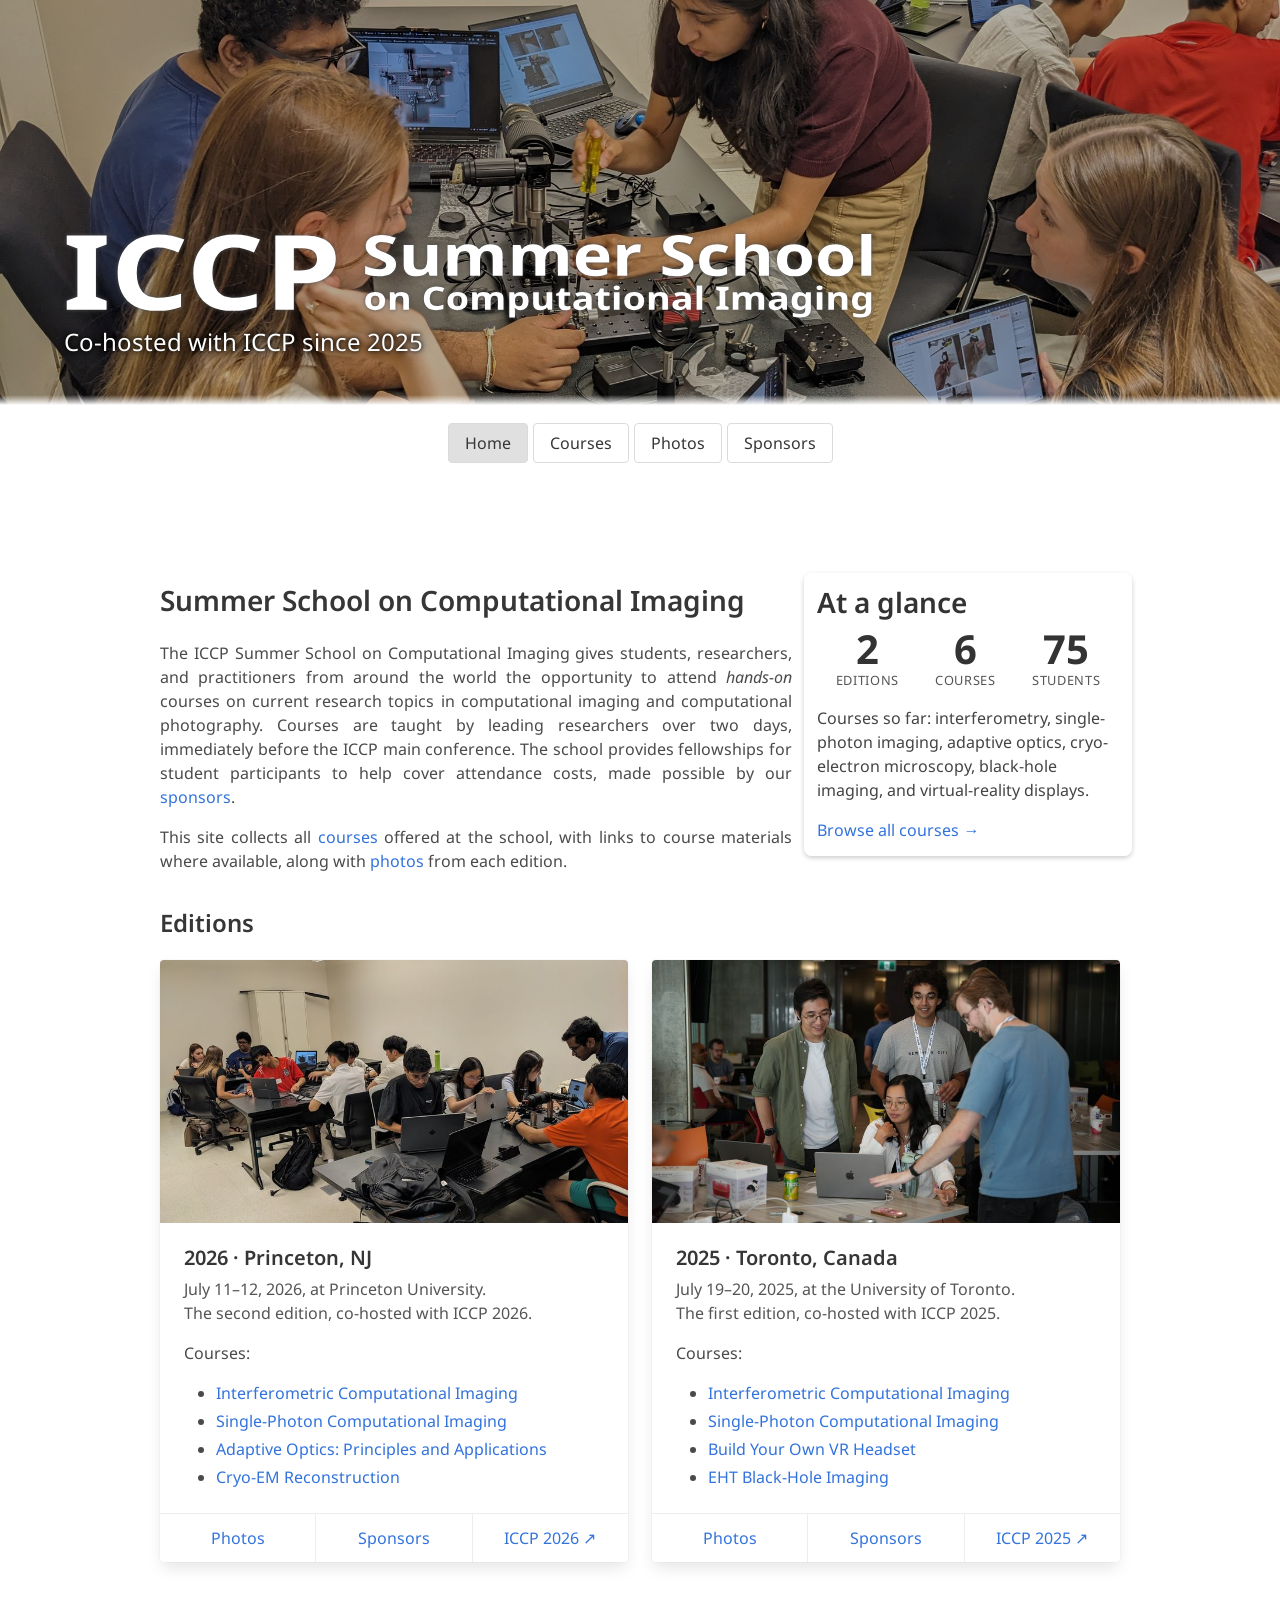
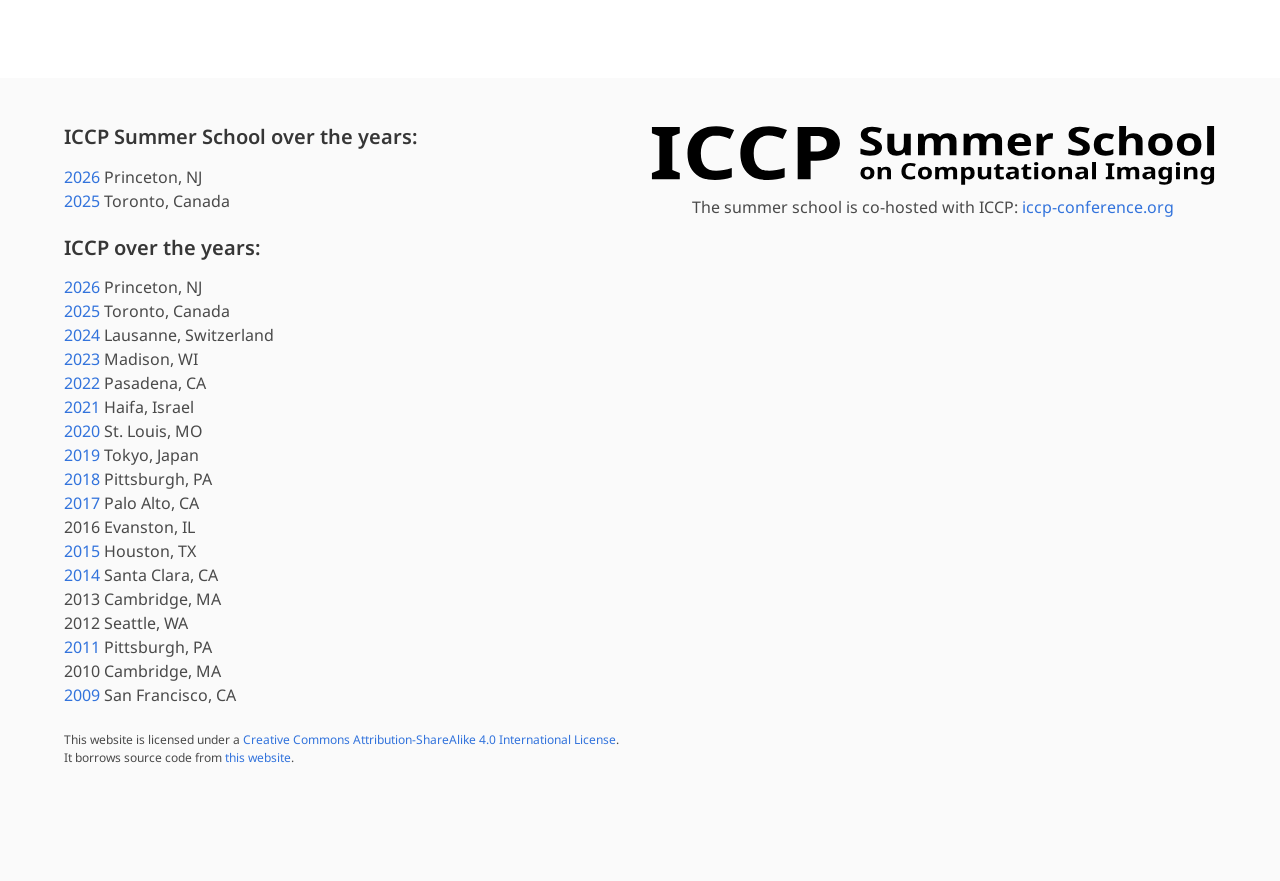
==== index.html @ 0e5cf81c "first version of the website" ====
<!DOCTYPE html>
<html lang="en">
<head>
	<meta charset="utf-8">
	<link rel="icon" type="image/png" href="static/img/favicon-iccp-old.png">
	<meta name="description" content="The ICCP Summer School on Computational Imaging offers hands-on courses on current research topics in computational imaging, co-hosted with ICCP. Browse every course offered since 2025, with links to course materials.">
	<meta name="keywords" content="ICCP, summer school, computational imaging, computational photography, hands-on courses">
	<meta name="viewport" content="width=device-width, initial-scale=1">
	<meta property="og:type" content="website">
	<meta property="og:title" content="ICCP Summer School on Computational Imaging">
	<meta property="og:description" content="Hands-on courses on computational imaging, co-hosted with ICCP since 2025.">
	<meta property="og:url" content="https://school.iccp-conference.org/">
	<meta property="og:image" content="https://school.iccp-conference.org/static/img/og-image.jpg">
	<meta name="twitter:card" content="summary_large_image">
	<title>ICCP Summer School on Computational Imaging</title>

	<!-- Stylesheets -->
	<link href="https://fonts.googleapis.com/css?family=Google+Sans%7CNoto+Sans%7CCastoro" rel="stylesheet">
	<link rel="stylesheet" href="./static/css/bulma.min.css">
	<link rel="stylesheet" href="./static/css/index.css">
</head>
<body>

	<!-- Static Header -->
	<header class="hero" style="position: relative; height: 45vh; background-image: url('./static/img/background.jpg'); background-size: cover; background-position: center top; margin-bottom: 2vh;">
		<div style="position: absolute; top: 0; left: 0; right: 0; bottom: 0; background: rgba(0, 0, 0, 0.3);"></div>
		<div style="position: absolute; bottom: 0; left: 0; right: 0; height: 2.5%; background: linear-gradient(to bottom, rgba(255, 255, 255, 0) 0%, rgba(255, 255, 255, 1) 100%); pointer-events: none;"></div>
		<div class="hero-body" style="display: flex; align-items: flex-end; position: relative;">
			<div class="container">
				<picture>
					<source media="(max-width: 768px)" srcset="./static/img/school-logo-compact.svg" width="1027" height="235">
					<img class="hero-logo" src="./static/img/school-logo.svg" alt="ICCP Summer School on Computational Imaging" width="1599" height="166">
				</picture>
				<h1 class="subtitle hero-subtitle">Co-hosted with ICCP since 2025</h1>
			</div>
		</div>
	</header>

	<!-- Navigation Buttons -->
	<nav class="hero container is-max-desktop" style="margin-bottom: -10vh;">
		<div class="hero-body">
			<div class="subtitle has-text-centered">
				<a href="#home" class="button">Home</a>
				<a href="#courses" class="button">Courses</a>
				<a href="#photos" class="button">Photos</a>
				<a href="#sponsors" class="button">Sponsors</a>
			</div>
		</div>
	</nav>

	<!-- Dynamic Content Area: filled from pages/<page>.html by static/js/index.js -->
	<main id="content">
	</main>

	<!-- Photo lightbox, shared by all pages (see static/js/index.js) -->
	<div class="modal" id="photo-modal">
		<div class="modal-background" onclick="closePhotoModal()"></div>
		<button class="modal-nav modal-nav-prev" aria-label="Previous photo" onclick="navigatePhoto(-1)">&#10094;</button>
		<div class="modal-content">
			<img alt="">
			<p class="photo-modal-caption">
				<span class="photo-modal-text"></span>
				<span class="photo-modal-count"></span>
			</p>
		</div>
		<button class="modal-nav modal-nav-next" aria-label="Next photo" onclick="navigatePhoto(1)">&#10095;</button>
		<button class="modal-close is-large" aria-label="close" onclick="closePhotoModal()"></button>
	</div>

	<!-- Static Footer -->
	<footer class="footer">
		<div class="container content" style="display: flex; justify-content: space-between; align-items: center; flex-wrap: wrap;">
			<!-- Left Column: Summer School and ICCP Over the Years -->
			<div class="footer-left" style="flex: 1; min-width: 300px; padding-right: 20px;">
				<section>
					<h4>ICCP Summer School over the years:</h4>
					<p>
					<a href="https://iccp2026.iccp-conference.org/#school">2026</a> Princeton, NJ<br>
					<a href="https://iccp2025.iccp-conference.org/#school">2025</a> Toronto, Canada
					<br> <br>
					</p>
				</section>
				<section>
					<h4>ICCP over the years:</h4>
					<p>
					<a href="https://iccp2026.iccp-conference.org/">2026</a> Princeton, NJ<br>
					<a href="https://iccp2025.iccp-conference.org/">2025</a> Toronto, Canada<br>
					<a href="https://iccp2024.iccp-conference.org/">2024</a> Lausanne, Switzerland<br>
					<a href="https://iccp2023.iccp-conference.org/">2023</a> Madison, WI<br>
					<a href="https://iccp2022.iccp-conference.org/">2022</a> Pasadena, CA<br>
					<a href="https://iccp2021.iccp-conference.org/">2021</a> Haifa, Israel<br>
					<a href="https://iccp2020.engr.wustl.edu/">2020</a> St. Louis, MO<br>
					<a href="http://iccp2019.naist.jp/">2019</a> Tokyo, Japan<br>
					<a href="http://iccp2018.ece.cmu.edu/">2018</a> Pittsburgh, PA<br>
					<a href="http://iccp2017.stanford.edu/">2017</a> Palo Alto, CA<br>
					2016 Evanston, IL<br>
					<a href="http://iccp.rice.edu/">2015</a> Houston, TX<br>
					<a href="https://sites.google.com/site/iccp2014web/">2014</a> Santa Clara, CA<br>
					2013 Cambridge, MA<br>
					2012 Seattle, WA<br>
					<a href="http://www.cs.cmu.edu/~ICCP2011/">2011</a> Pittsburgh, PA<br>
					2010 Cambridge, MA<br>
					<a href="http://groups.csail.mit.edu/graphics/iccp09/">2009</a> San Francisco, CA
					<br> <br>
					</p>
				</section>
				<section>
					<p style="font-size: 0.75rem;">
						This website is licensed under a <a rel="license" href="http://creativecommons.org/licenses/by-sa/4.0/">Creative Commons Attribution-ShareAlike 4.0 International License</a>.<br>
						It borrows source code from <a href="https://github.com/nerfies/nerfies.github.io">this website</a>.<br><br>
					</p>
				</section>
			</div>

			<!-- Right Column: Summer School Logo -->
			<div class="footer-right" style="flex: 1; display: flex; flex-direction: column; align-items: center; justify-content: flex-start; min-width: 300px; align-self: flex-start;">
				<section style="width: 100%; display: flex; flex-direction: column; align-items: center;">
					<picture class="footer-logo-picture">
						<source media="(max-width: 768px)" srcset="./static/img/school-logo-compact-black.svg" width="1027" height="235">
						<img class="footer-logo" src="./static/img/school-logo-black.svg" alt="ICCP Summer School on Computational Imaging" width="1599" height="166">
					</picture>
					<p class="has-text-centered">The summer school is co-hosted with ICCP: <a href="https://iccp-conference.org/">iccp-conference.org</a></p>
				</section>
			</div>
		</div>
	</footer>

	<script src="./static/js/index.js"></script>

</body>
</html>
---- static/css/index.css ----
:root {
  /* custom colors */
  --bg-grey: #e0e0e0;
  --bg-red: #ffe6e6;
  --bg-blue: #E6FFFF;
  --bg-green: #F3FFE6;
  --bg-purple: #F3E6FF;
}

body {
  font-family: 'Noto Sans', sans-serif;
}

.hero-body {
  padding-top: 0;
  padding-bottom: 3rem;
}

nav > .hero-body {
	padding-left: 0;
	padding-right: 0;
}

#content {
	display: block;
	padding: 20px;
	min-height: 300px;
}

.active-button {
  background-color: var(--bg-grey);
}

a.button:hover {
  background-color: #f5f5f5 !important;
}

.section {
	margin: 6rem auto;
	padding: 0;
}

.subsection {
	margin: 1.5rem 0;
}

.sponsors-grid {
  justify-content: center;
}

.sponsor-card {
  height: 234px;
  display: flex;
  align-items: center;
  justify-content: center;
  padding: 1.5rem;
}

.sponsor-logo {
  width: 100%;
  height: 100%;
  object-fit: contain;
}

.course > h4 {
  margin: 0 0 1rem 0;
  padding: 0;
}

.course > h4.instructor {
  float: right;
}

.content .course > figure.course-image {
  float: right;
  margin: 0 0 1rem 1rem;
  padding: 0;
  width: 30%;
}

.course > figure > img {
  border: 0.1em solid black;
  border-radius: 6px;
}

.photo-gallery-grid {
	display: grid;
	grid-template-columns: repeat(auto-fill, minmax(160px, 1fr));
	grid-auto-flow: dense;
	gap: 8px;
}

.photo-gallery-grid figure {
	position: relative;
	margin: 0;
	aspect-ratio: 1 / 1;
	overflow: hidden;
	border-radius: 6px;
	cursor: pointer;
}

/* Bulma's .content figure:not(:first-child)/:not(:last-child) rules add
   2em top/bottom margin that otherwise breaks row alignment in the grid. */
.photo-gallery-grid figure:not(:first-child) {
	margin-top: 0;
}

.photo-gallery-grid figure:not(:last-child) {
	margin-bottom: 0;
}

.photo-gallery-grid img {
	width: 100%;
	height: 100%;
	object-fit: cover;
	display: block;
	transition: transform 0.2s ease, filter 0.2s ease;
}

.photo-gallery-grid figure:hover img,
.photo-gallery-grid figure:focus-visible img {
	transform: scale(1.08);
	filter: brightness(0.85);
}

#photo-modal .modal-content {
	max-width: 90vw;
	width: fit-content;
	text-align: left;
}

#photo-modal .modal-content img {
	max-width: 90vw;
	max-height: 80vh;
	border-radius: 6px;
	display: block;
}

#photo-modal .photo-modal-caption {
	margin-top: 0.75rem;
	font-size: 1.1rem;
	color: white;
	display: flex;
	justify-content: space-between;
	gap: 1rem;
}

#photo-modal .photo-modal-caption span {
	opacity: 0.8;
}

.modal-nav {
	position: fixed;
	top: 50%;
	transform: translateY(-50%);
	background: rgba(0, 0, 0, 0.4);
	color: white;
	border: none;
	width: 3rem;
	height: 3rem;
	border-radius: 50%;
	font-size: 1.5rem;
	line-height: 1;
	cursor: pointer;
	z-index: 40;
	transition: background 0.15s ease;
}

.modal-nav:hover {
	background: rgba(0, 0, 0, 0.7);
}

.modal-nav-prev {
	left: 1.5rem;
}

.modal-nav-next {
	right: 1.5rem;
}

/* ------------------------------------------------------------------ */
/* Summer school additions                                             */
/* ------------------------------------------------------------------ */

/* Header and footer wordmarks. Widths keep "ICCP" as tall as on the conference
   sites (their 1160-unit-wide logo uses max-width 65vh; ours is 1599 units).
   Phones get the compact lockup through <picture> (see index.html). */
.hero-logo {
	display: block;
	width: 100%;
	height: auto;
	max-width: 90vh;
	margin-bottom: 1vh;
	filter: drop-shadow(0 0 2px #4e4e4e);
}

.hero-subtitle {
	font-size: 1.5rem;
	color: #fff;
	text-shadow: 0 0 10px #000, 0 0 4px #000;
	margin-top: 0.5rem;
}

.footer-logo-picture {
	display: block;
	width: 100%;
}

.footer-logo {
	display: block;
	width: 100%;
	height: auto;
	max-width: 69vh;
	margin: 0 auto 10px auto;
}

@media screen and (max-width: 768px) {
	.hero-logo {
		max-width: 420px;
	}

	.hero-subtitle {
		font-size: 1.15rem;
	}

	.footer-logo {
		max-width: 300px;
	}
}

/* Deep links (#page/anchor) land with a little breathing room. */
#content [id] {
	scroll-margin-top: 1rem;
}

/* Home: side box, same look as the conference "Announcements" box. */
.side-box {
	align-self: flex-start;
	background: rgba(255, 255, 255, 0.9);
	padding: 1.5vh;
	border-radius: 8px;
	box-shadow: 0 2px 5px rgba(0, 0, 0, 0.2);
}

.content .side-box h2 {
	font-size: 1.75rem;
	margin-bottom: 1vh;
	color: #333;
}

.glance-stats {
	display: flex;
	justify-content: space-around;
	text-align: center;
	margin: 0.5rem 0 1rem 0;
}

.glance-stats .stat-number {
	display: block;
	font-size: 2.5rem;
	font-weight: 700;
	line-height: 1.1;
	color: #333;
}

.glance-stats .stat-label {
	display: block;
	font-size: 0.8rem;
	letter-spacing: 0.05em;
	text-transform: uppercase;
	color: #555;
}

/* Home: one card per edition. */
.edition-card {
	height: 100%;
	display: flex;
	flex-direction: column;
}

.edition-card .card-image img {
	display: block;
	width: 100%;
	height: auto;
	aspect-ratio: 16 / 9;
	object-fit: cover;
}

.edition-card .card-content {
	flex: 1;
}

.content .edition-card .title {
	margin-bottom: 0.5rem;
}

.edition-card .edition-meta {
	color: #555;
}

.content .edition-card ul {
	margin-top: 0.25rem;
}

/* Courses: overview table. */
.course-table td.offered {
	text-align: center;
	font-size: 1.1rem;
	line-height: 1.2;
}

.course-table th.year {
	text-align: center;
	width: 4.5rem;
}

.course-table td,
.course-table th {
	vertical-align: middle;
}

/* Courses: cards keep their floated figure inside the box. */
.box.course {
	display: flow-root;
}

.course-footer {
	clear: both;
	display: flex;
	flex-wrap: wrap;
	align-items: center;
	justify-content: space-between;
	gap: 0.5rem 1rem;
	margin-top: 1rem;
	padding-top: 0.75rem;
	border-top: 1px solid #ededed;
}

.course-footer .course-years {
	display: flex;
	flex-wrap: wrap;
	align-items: center;
	gap: 0.4rem;
}

.course-footer .course-years-label {
	color: #555;
	font-size: 0.9rem;
}

/* Photos: a few tiles per year are shown at 2x2. */
.photo-gallery-grid figure.is-featured {
	grid-column: span 2;
	grid-row: span 2;
}

/* Phones: stack course cards (title, instructor, image, text), and use
   ragged-right text, since justified text leaves large gaps in narrow columns. */
@media screen and (max-width: 768px) {
	.content .has-text-justified {
		text-align: left !important;
	}

	.box.course {
		display: flex;
		flex-direction: column;
	}

	.course > h4:not(.instructor) {
		order: -1;
	}

	.course > h4.instructor {
		float: none;
	}

	.content .course > figure.course-image {
		float: none;
		width: 100%;
		max-width: 400px;
		margin: 0 0 1rem 0;
	}

	.modal-nav-prev {
		left: 0.5rem;
	}

	.modal-nav-next {
		right: 0.5rem;
	}
}
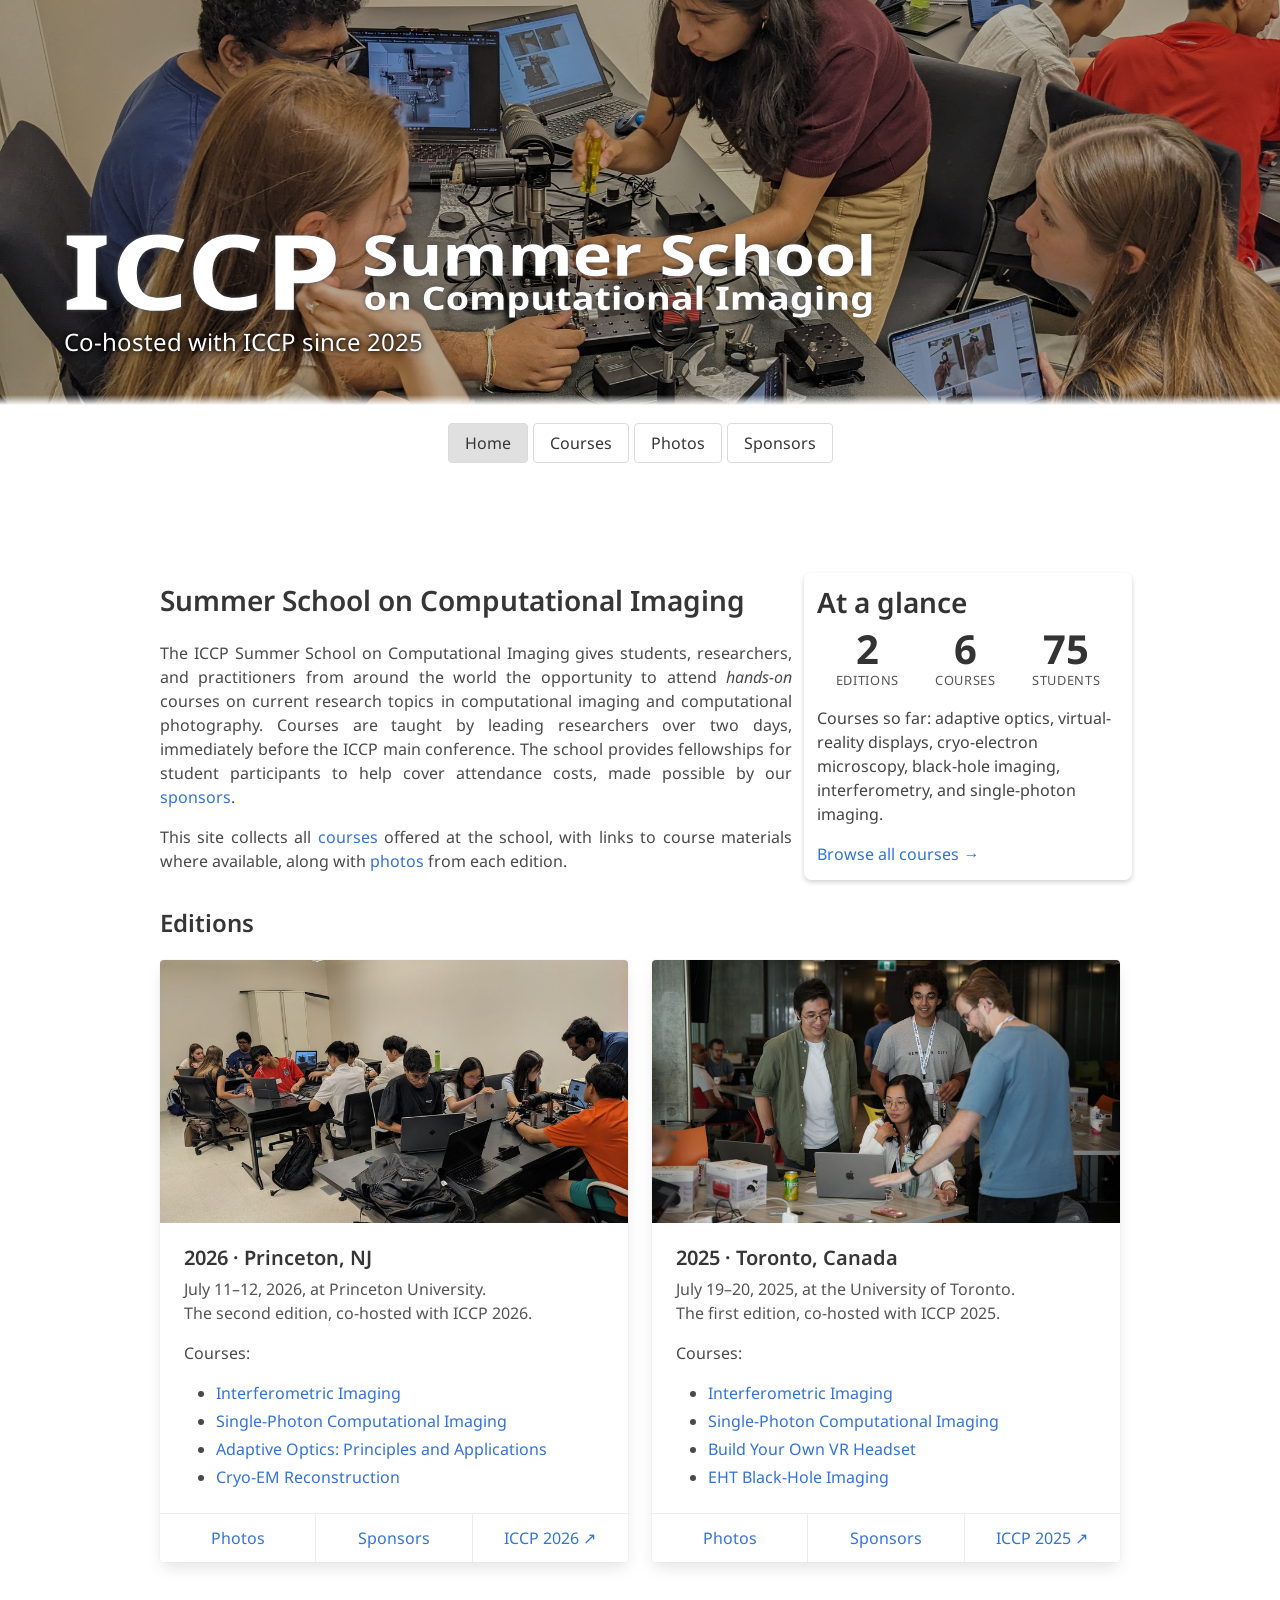
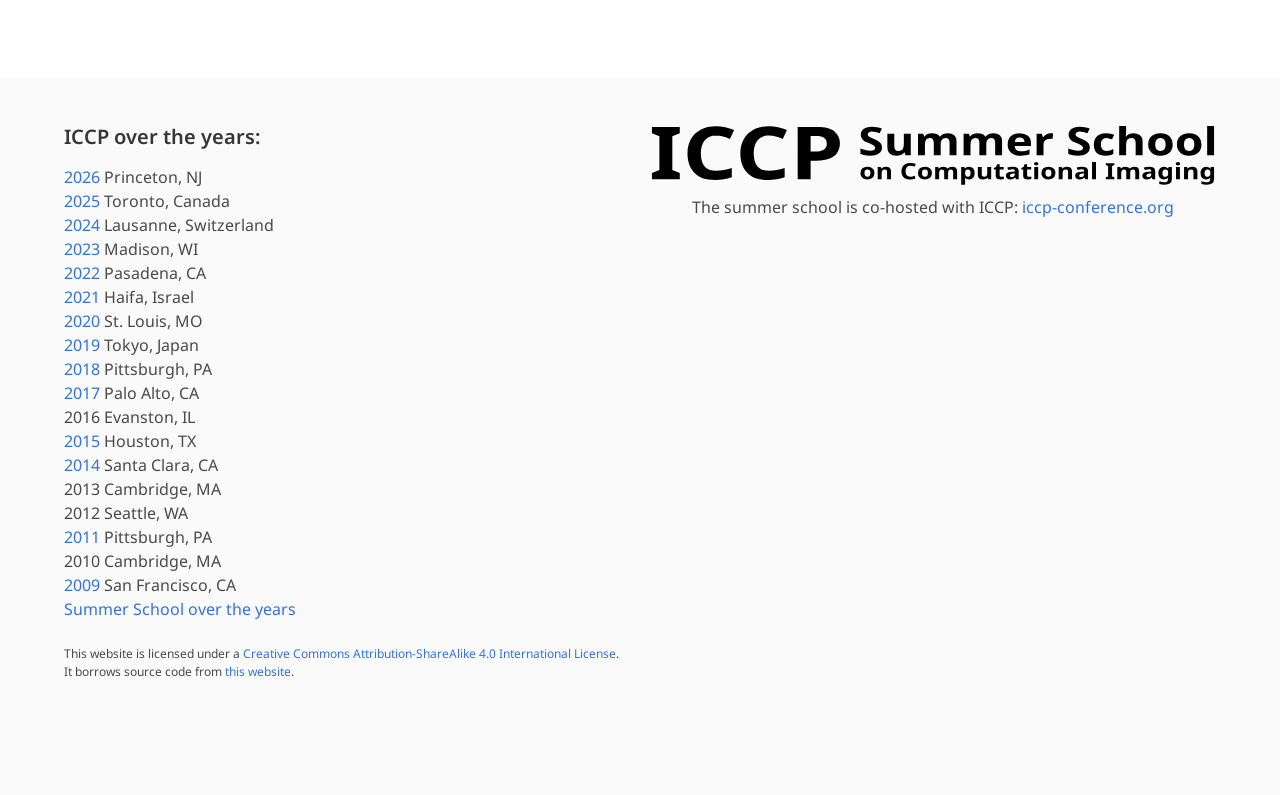
==== commit d596894a: "Update footer" ====
--- a/index.html
+++ b/index.html
@@ -70,16 +70,8 @@
 	<!-- Static Footer -->
 	<footer class="footer">
 		<div class="container content" style="display: flex; justify-content: space-between; align-items: center; flex-wrap: wrap;">
-			<!-- Left Column: Summer School and ICCP Over the Years -->
+			<!-- Left Column: ICCP and Summer School Over the Years (keep in sync with the ICCP conference site) -->
 			<div class="footer-left" style="flex: 1; min-width: 300px; padding-right: 20px;">
-				<section>
-					<h4>ICCP Summer School over the years:</h4>
-					<p>
-					<a href="https://iccp2026.iccp-conference.org/#school">2026</a> Princeton, NJ<br>
-					<a href="https://iccp2025.iccp-conference.org/#school">2025</a> Toronto, Canada
-					<br> <br>
-					</p>
-				</section>
 				<section>
 					<h4>ICCP over the years:</h4>
 					<p>
@@ -100,7 +92,8 @@
 					2012 Seattle, WA<br>
 					<a href="http://www.cs.cmu.edu/~ICCP2011/">2011</a> Pittsburgh, PA<br>
 					2010 Cambridge, MA<br>
-					<a href="http://groups.csail.mit.edu/graphics/iccp09/">2009</a> San Francisco, CA
+					<a href="http://groups.csail.mit.edu/graphics/iccp09/">2009</a> San Francisco, CA<br>
+					<a href="https://school.iccp-conference.org/">Summer School over the years</a>
 					<br> <br>
 					</p>
 				</section>
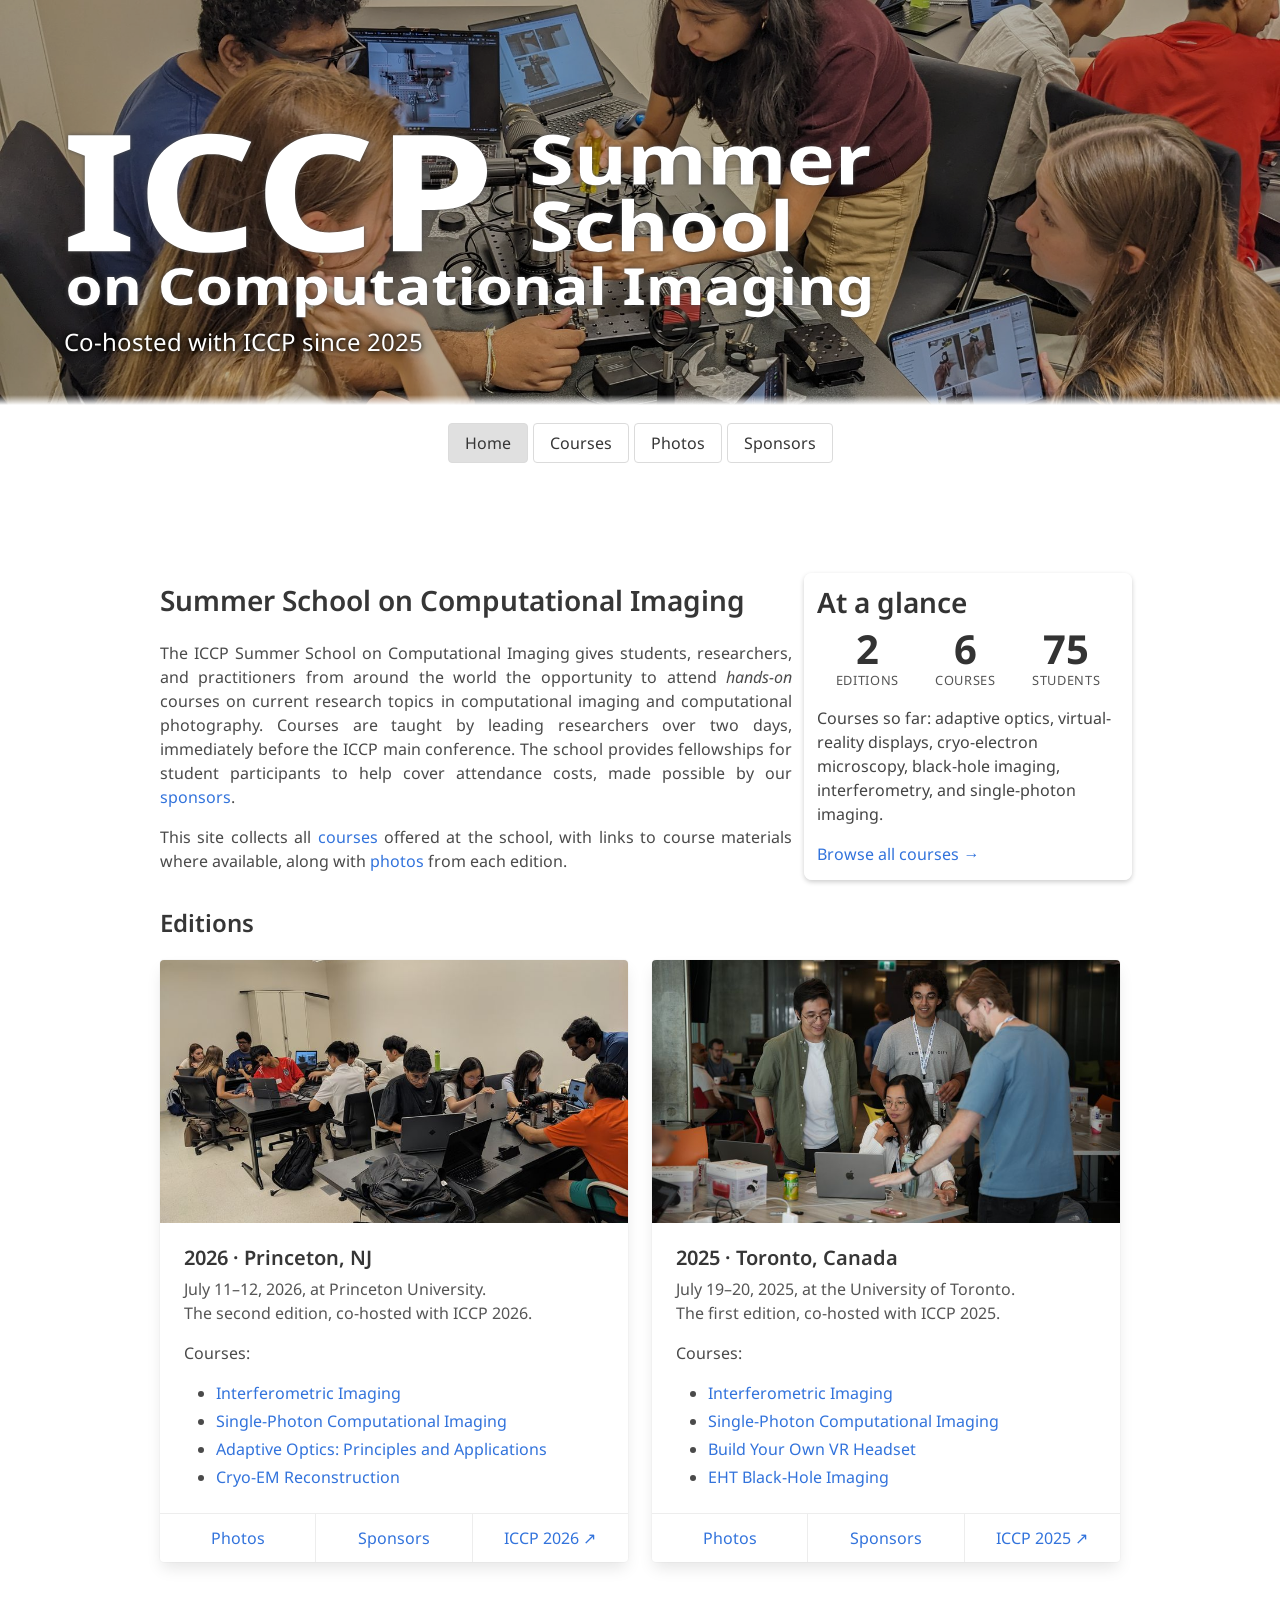
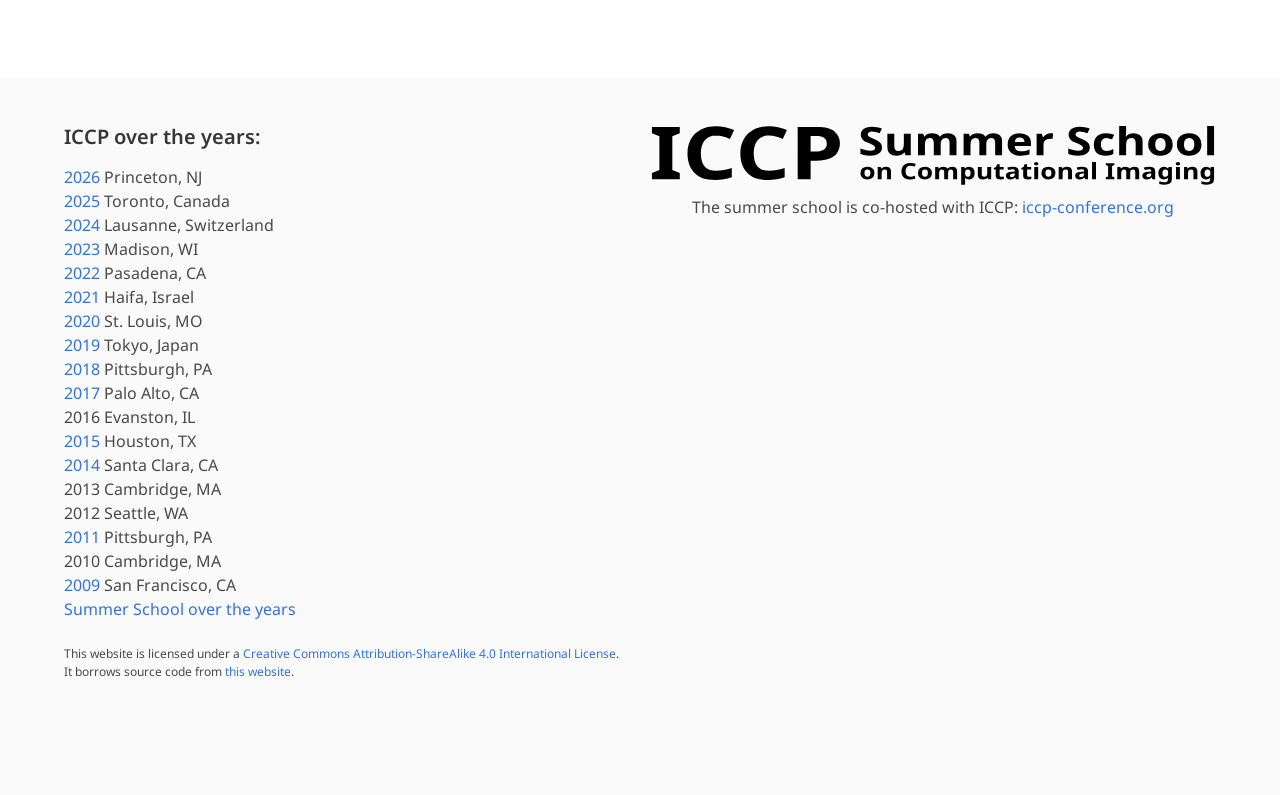
==== commit 60dbbac3: "Fixing validator bugs" ====
--- a/index.html
+++ b/index.html
@@ -2,7 +2,7 @@
 <html lang="en">
 <head>
 	<meta charset="utf-8">
-	<link rel="icon" type="image/png" href="static/img/favicon-iccp-old.png">
+	<link rel="icon" type="image/png" href="static/img/favicon-iccp.png">
 	<meta name="description" content="The ICCP Summer School on Computational Imaging offers hands-on courses on current research topics in computational imaging, co-hosted with ICCP. Browse every course offered since 2025, with links to course materials.">
 	<meta name="keywords" content="ICCP, summer school, computational imaging, computational photography, hands-on courses">
 	<meta name="viewport" content="width=device-width, initial-scale=1">
@@ -27,11 +27,15 @@
 		<div style="position: absolute; bottom: 0; left: 0; right: 0; height: 2.5%; background: linear-gradient(to bottom, rgba(255, 255, 255, 0) 0%, rgba(255, 255, 255, 1) 100%); pointer-events: none;"></div>
 		<div class="hero-body" style="display: flex; align-items: flex-end; position: relative;">
 			<div class="container">
-				<picture>
-					<source media="(max-width: 768px)" srcset="./static/img/school-logo-compact.svg" width="1027" height="235">
-					<img class="hero-logo" src="./static/img/school-logo.svg" alt="ICCP Summer School on Computational Imaging" width="1599" height="166">
-				</picture>
-				<h1 class="subtitle hero-subtitle">Co-hosted with ICCP since 2025</h1>
+				<hgroup>
+					<h1>
+						<picture>
+							<source media="(max-width: 768px)" srcset="./static/img/school-logo-compact.svg" width="1027" height="235">
+							<img class="hero-logo" src="./static/img/school-logo.svg" alt="ICCP Summer School on Computational Imaging" width="1599" height="166">
+						</picture>
+					</h1>
+					<p class="subtitle hero-subtitle">Co-hosted with ICCP since 2025</p>
+				</hgroup>
 			</div>
 		</div>
 	</header>
@@ -70,10 +74,10 @@
 	<!-- Static Footer -->
 	<footer class="footer">
 		<div class="container content" style="display: flex; justify-content: space-between; align-items: center; flex-wrap: wrap;">
-			<!-- Left Column: ICCP and Summer School Over the Years (keep in sync with the ICCP conference site) -->
+			<!-- Left Column: Summer School and ICCP Over the Years -->
 			<div class="footer-left" style="flex: 1; min-width: 300px; padding-right: 20px;">
 				<section>
-					<h4>ICCP over the years:</h4>
+					<h2 class="footer-heading">ICCP over the years:</h2>
 					<p>
 					<a href="https://iccp2026.iccp-conference.org/">2026</a> Princeton, NJ<br>
 					<a href="https://iccp2025.iccp-conference.org/">2025</a> Toronto, Canada<br>
@@ -97,23 +101,23 @@
 					<br> <br>
 					</p>
 				</section>
-				<section>
+				<div>
 					<p style="font-size: 0.75rem;">
 						This website is licensed under a <a rel="license" href="http://creativecommons.org/licenses/by-sa/4.0/">Creative Commons Attribution-ShareAlike 4.0 International License</a>.<br>
 						It borrows source code from <a href="https://github.com/nerfies/nerfies.github.io">this website</a>.<br><br>
 					</p>
-				</section>
+				</div>
 			</div>
 
 			<!-- Right Column: Summer School Logo -->
 			<div class="footer-right" style="flex: 1; display: flex; flex-direction: column; align-items: center; justify-content: flex-start; min-width: 300px; align-self: flex-start;">
-				<section style="width: 100%; display: flex; flex-direction: column; align-items: center;">
+				<div style="width: 100%; display: flex; flex-direction: column; align-items: center;">
 					<picture class="footer-logo-picture">
 						<source media="(max-width: 768px)" srcset="./static/img/school-logo-compact-black.svg" width="1027" height="235">
 						<img class="footer-logo" src="./static/img/school-logo-black.svg" alt="ICCP Summer School on Computational Imaging" width="1599" height="166">
 					</picture>
 					<p class="has-text-centered">The summer school is co-hosted with ICCP: <a href="https://iccp-conference.org/">iccp-conference.org</a></p>
-				</section>
+				</div>
 			</div>
 		</div>
 	</footer>
--- a/static/css/index.css
+++ b/static/css/index.css
@@ -201,6 +201,11 @@
 	margin-top: 0.5rem;
 }
 
+.footer .footer-heading {
+	font-size: 1.25em;
+	margin-bottom: 0.8em;
+}
+
 .footer-logo-picture {
 	display: block;
 	width: 100%;
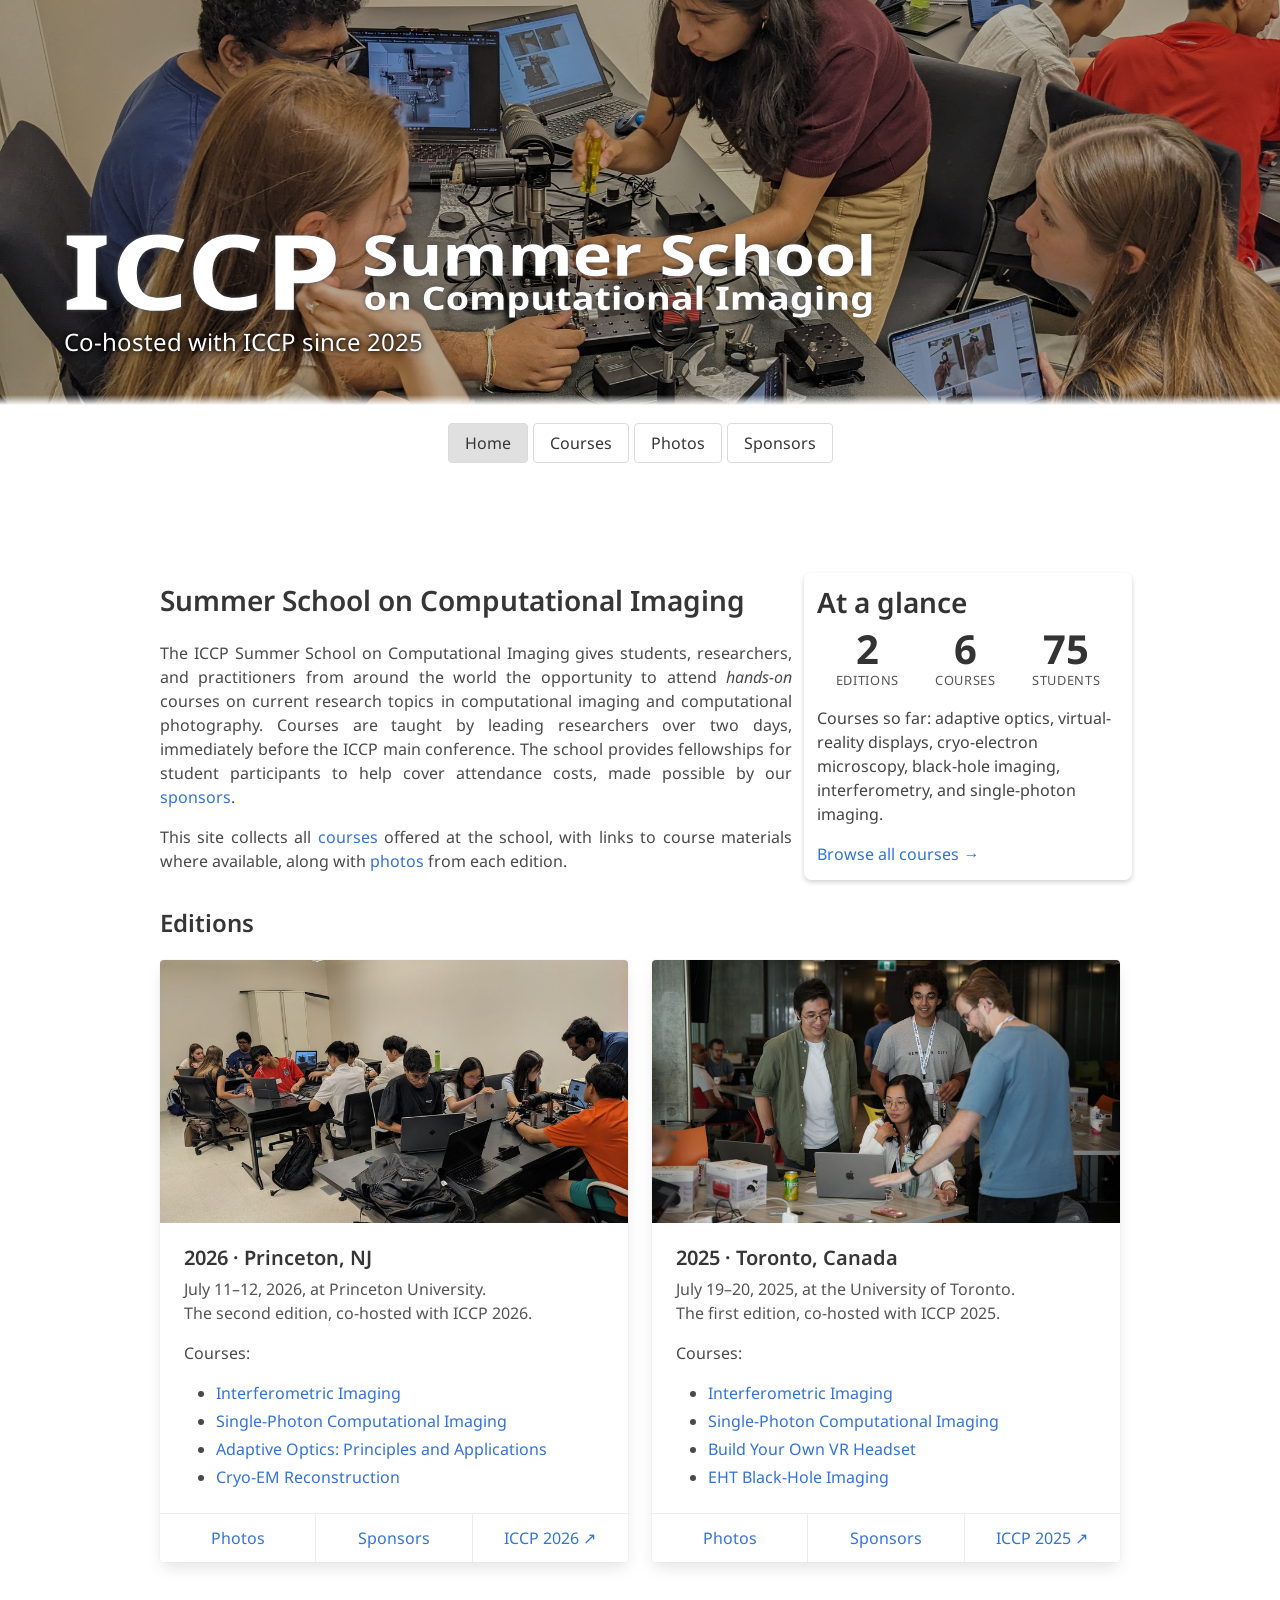
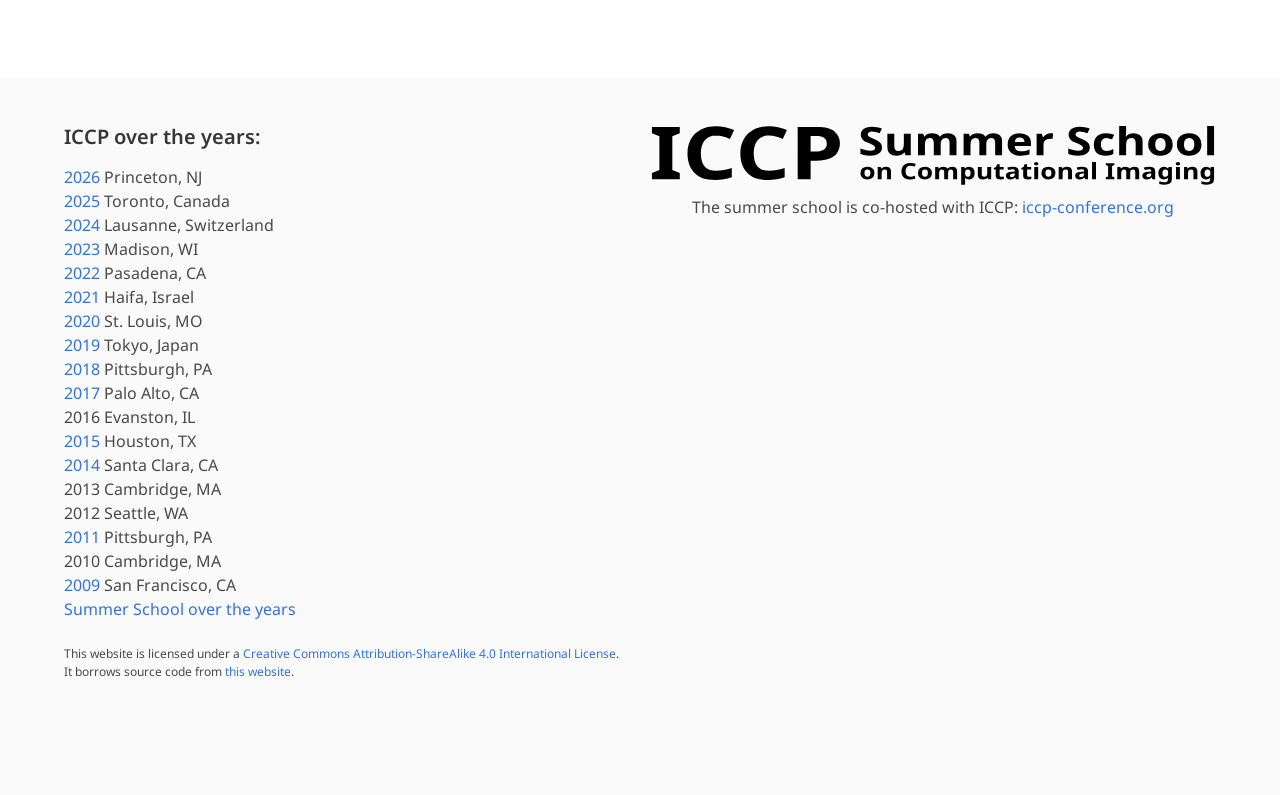
==== commit 3f2259f0: "Fixing validator bugs" ====
--- a/index.html
+++ b/index.html
@@ -61,7 +61,7 @@
 		<div class="modal-background" onclick="closePhotoModal()"></div>
 		<button class="modal-nav modal-nav-prev" aria-label="Previous photo" onclick="navigatePhoto(-1)">&#10094;</button>
 		<div class="modal-content">
-			<img alt="">
+			<img src="data:," alt="">
 			<p class="photo-modal-caption">
 				<span class="photo-modal-text"></span>
 				<span class="photo-modal-count"></span>
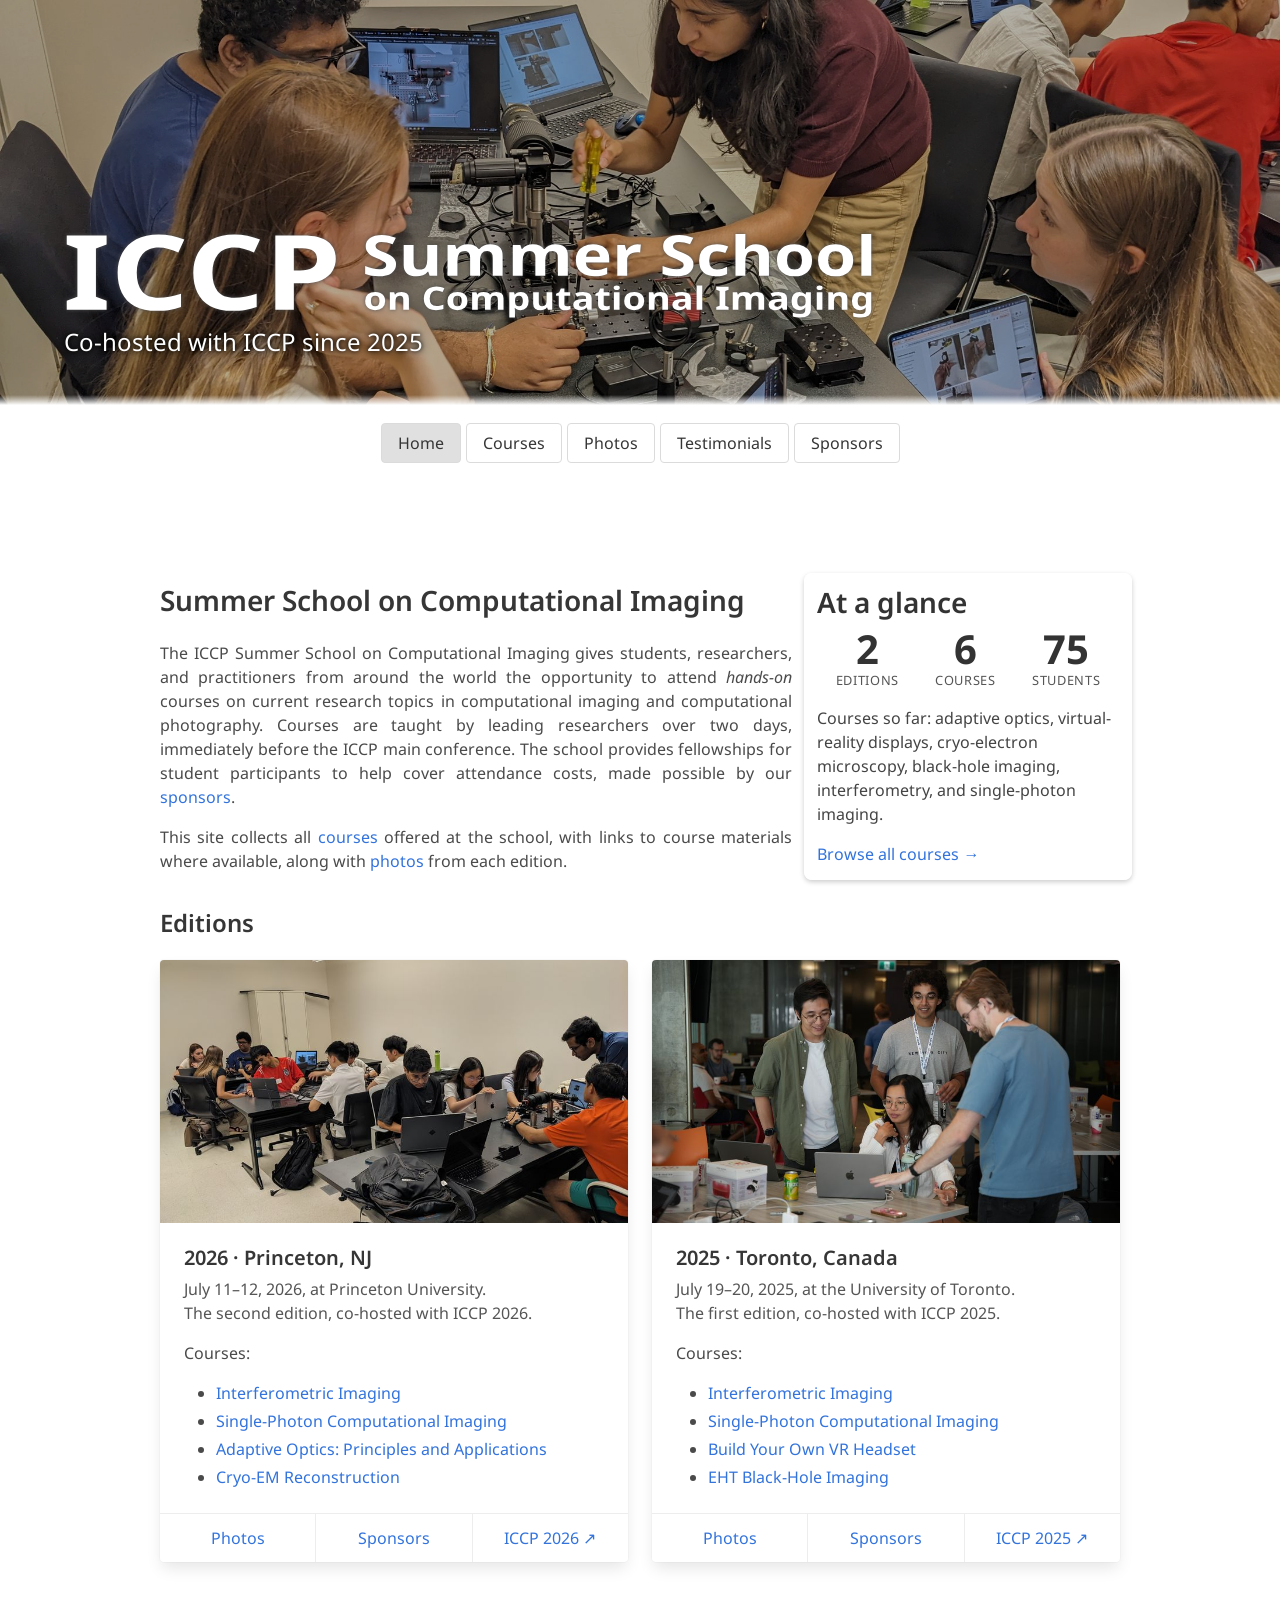
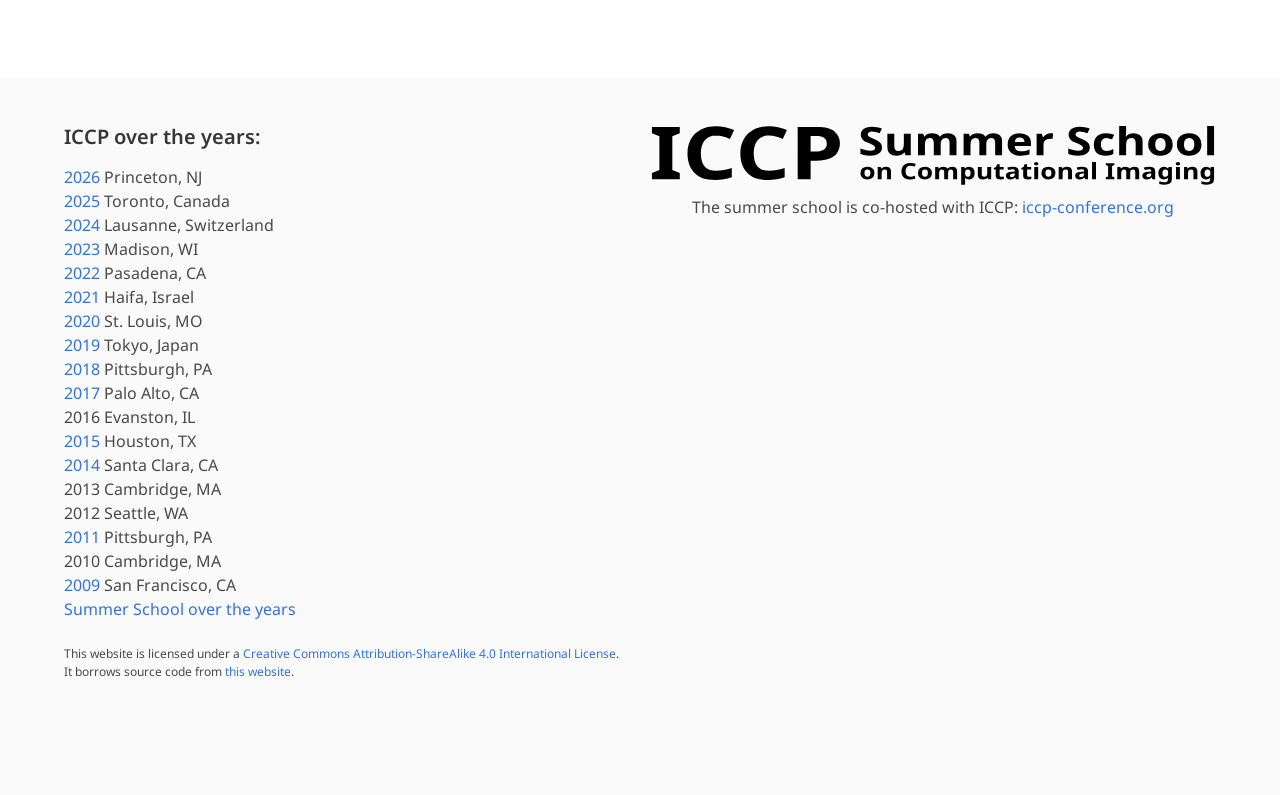
==== commit ae76c847: "Add student testimonials" ====
--- a/index.html
+++ b/index.html
@@ -47,6 +47,7 @@
 				<a href="#home" class="button">Home</a>
 				<a href="#courses" class="button">Courses</a>
 				<a href="#photos" class="button">Photos</a>
+				<a href="#testimonials" class="button">Testimonials</a>
 				<a href="#sponsors" class="button">Sponsors</a>
 			</div>
 		</div>
--- a/static/css/index.css
+++ b/static/css/index.css
@@ -359,6 +359,121 @@
 	grid-row: span 2;
 }
 
+/* Testimonials: two featured quotes per year; the rest open under a "Read all"
+   toggle (a <details> element, so no script), as a masonry of CSS columns. */
+.testimonial-featured {
+	display: grid;
+	grid-template-columns: repeat(2, minmax(0, 1fr));
+	gap: 1.25rem 2rem;
+	margin: 0.5rem 0 1.5rem 0;
+}
+
+.content .testimonial-featured blockquote {
+	margin: 0;
+	padding: 0.1rem 0 0.1rem 1.25rem;
+	background: none;
+	border-left: 3px solid #363636;
+	font-family: 'Castoro', Georgia, serif;
+	font-size: 1.3rem;
+	line-height: 1.45;
+	color: #333;
+}
+
+.testimonial-more {
+	margin-bottom: 3rem;
+}
+
+/* Content inside <details> inherits through the browser's own shadow tree,
+   which skips Bulma's border-box sizing; restore it. */
+.testimonial-more summary,
+.testimonial-wall {
+	box-sizing: border-box;
+}
+
+.testimonial-more summary {
+	list-style: none;
+}
+
+.testimonial-more summary::-webkit-details-marker {
+	display: none;
+}
+
+.testimonial-more summary:hover {
+	background-color: #f5f5f5;
+}
+
+/* Chevron: points down while closed, up while open. */
+.testimonial-more summary::after {
+	content: '';
+	width: 0.45em;
+	height: 0.45em;
+	margin-left: 0.6em;
+	border-right: 2px solid currentColor;
+	border-bottom: 2px solid currentColor;
+	transform: translateY(-20%) rotate(45deg);
+}
+
+.testimonial-more[open] summary::after {
+	transform: translateY(20%) rotate(-135deg);
+}
+
+.testimonial-more .hide-label,
+.testimonial-more[open] .show-label {
+	display: none;
+}
+
+.testimonial-more[open] .hide-label {
+	display: inline;
+}
+
+.testimonial-wall {
+	column-count: 3;
+	column-gap: 1rem;
+	margin-top: 1.25rem;
+}
+
+.content .testimonial-wall blockquote {
+	break-inside: avoid;
+	margin: 0 0 1rem 0;
+	padding: 0.95rem 1.1rem;
+	background: #f7f7f7;
+	border: none;
+	border-radius: 6px;
+	font-size: 0.95rem;
+	line-height: 1.55;
+	color: #363636;
+}
+
+.testimonial-featured blockquote p::before,
+.testimonial-wall blockquote p::before {
+	content: '\201C';
+}
+
+.testimonial-featured blockquote p::after,
+.testimonial-wall blockquote p::after {
+	content: '\201D';
+}
+
+@media screen and (max-width: 1023px) {
+	.testimonial-wall {
+		column-count: 2;
+	}
+}
+
+@media screen and (max-width: 768px) {
+	.testimonial-featured {
+		grid-template-columns: 1fr;
+	}
+
+	.content .testimonial-featured blockquote {
+		font-size: 1.2rem;
+	}
+
+	.testimonial-wall {
+		column-count: 1;
+	}
+}
+
 /* Phones: stack course cards (title, instructor, image, text), and use
    ragged-right text, since justified text leaves large gaps in narrow columns. */
 @media screen and (max-width: 768px) {
